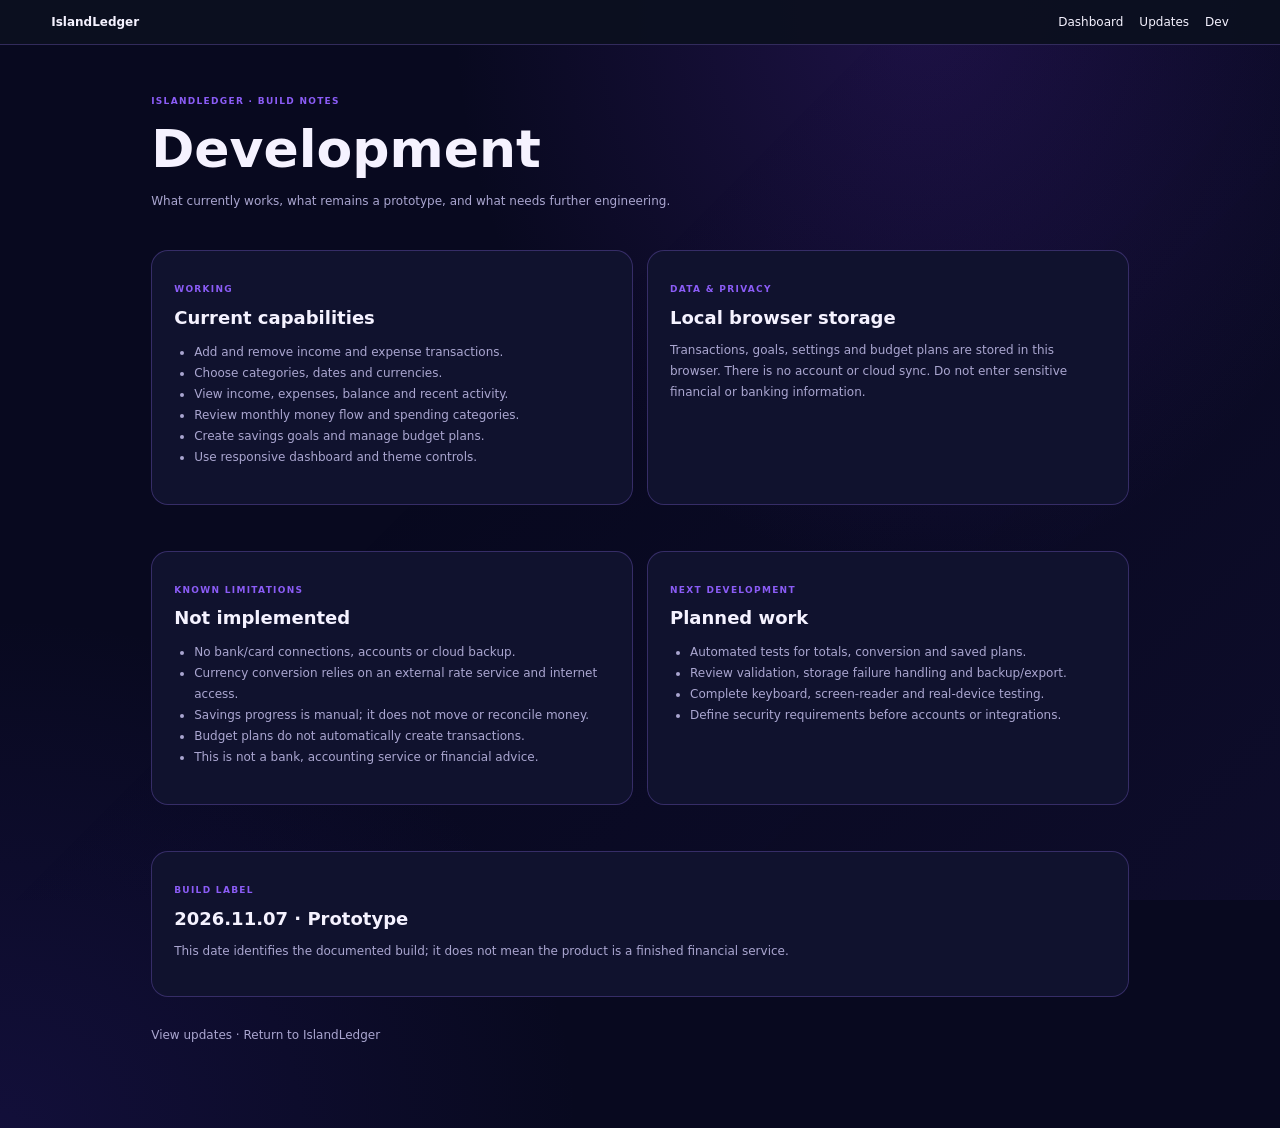
==== dev.html @ 10d4f89f "Add public IslandLedger development page" ====
<!doctype html><html lang="en"><head><meta charset="utf-8"><meta name="viewport" content="width=device-width,initial-scale=1"><title>IslandLedger — Development</title><link rel="stylesheet" href="style.css"><style>
.log-nav{position:sticky;top:0;z-index:10;background:rgba(12,16,32,.96);border-bottom:1px solid var(--line);padding:15px clamp(16px,4vw,54px);display:flex;justify-content:space-between;gap:16px}.log-nav a{color:var(--text);text-decoration:none;font-size:12px}.log-nav nav{display:flex;gap:16px;flex-wrap:wrap}.log-main{max-width:1080px;margin:auto;padding:40px clamp(16px,4vw,54px) 70px}.log-main h1{font-size:clamp(34px,6vw,52px);margin:8px 0}.log-main p,.log-main li{color:var(--muted);font-size:12px;line-height:1.75}.log-kicker,.log-label{color:var(--purple)!important;font-size:9px!important;letter-spacing:1.3px;font-weight:800}.log-card{background:var(--surface);border:1px solid var(--line);border-radius:17px;padding:22px;margin:16px 0}.log-card h2{font-size:18px;margin:6px 0 10px}.log-card ul{padding-left:20px}.log-grid{display:grid;grid-template-columns:repeat(2,minmax(0,1fr));gap:14px;margin-top:22px}.log-wide{grid-column:1/-1}@media(max-width:650px){.log-nav{flex-direction:column}.log-main{padding-top:28px}.log-card{padding:17px}.log-grid{grid-template-columns:1fr}.log-wide{grid-column:auto}}
</style></head><body><header class="log-nav"><a href="index.html"><strong>IslandLedger</strong></a><nav><a href="index.html">Dashboard</a><a href="updates.html">Updates</a><a href="dev.html">Dev</a></nav></header><main class="log-main"><p class="log-kicker">ISLANDLEDGER · BUILD NOTES</p><h1>Development</h1><p>What currently works, what remains a prototype, and what needs further engineering.</p><div class="log-grid"><article class="log-card"><p class="log-label">WORKING</p><h2>Current capabilities</h2><ul><li>Add and remove income and expense transactions.</li><li>Choose categories, dates and currencies.</li><li>View income, expenses, balance and recent activity.</li><li>Review monthly money flow and spending categories.</li><li>Create savings goals and manage budget plans.</li><li>Use responsive dashboard and theme controls.</li></ul></article><article class="log-card"><p class="log-label">DATA & PRIVACY</p><h2>Local browser storage</h2><p>Transactions, goals, settings and budget plans are stored in this browser. There is no account or cloud sync. Do not enter sensitive financial or banking information.</p></article><article class="log-card"><p class="log-label">KNOWN LIMITATIONS</p><h2>Not implemented</h2><ul><li>No bank/card connections, accounts or cloud backup.</li><li>Currency conversion relies on an external rate service and internet access.</li><li>Savings progress is manual; it does not move or reconcile money.</li><li>Budget plans do not automatically create transactions.</li><li>This is not a bank, accounting service or financial advice.</li></ul></article><article class="log-card"><p class="log-label">NEXT DEVELOPMENT</p><h2>Planned work</h2><ul><li>Automated tests for totals, conversion and saved plans.</li><li>Review validation, storage failure handling and backup/export.</li><li>Complete keyboard, screen-reader and real-device testing.</li><li>Define security requirements before accounts or integrations.</li></ul></article><article class="log-card log-wide"><p class="log-label">BUILD LABEL</p><h2>2026.11.07 · Prototype</h2><p>This date identifies the documented build; it does not mean the product is a finished financial service.</p></article></div><p><a href="updates.html">View updates</a> · <a href="index.html">Return to IslandLedger</a></p></main></body></html>
---- style.css ----
:root{color-scheme:dark;--bg:#08091f;--surface:#10122e;--surface2:#15183b;--line:rgba(155,119,255,.27);--text:#f5f2ff;--muted:#aaa6d0;--purple:#8b5cf6;--purple2:#6038ff;--violet:#b49aff;--green:#3de0a0;--red:#fb6eaa;--gold:#f5c76b;--shadow:0 16px 45px rgba(0,0,0,.22);font-family:'DM Sans',system-ui,sans-serif}
*{box-sizing:border-box}html{scroll-behavior:smooth;scroll-padding-top:24px}body{margin:0;background:radial-gradient(ellipse at 72% 0%,rgba(88,42,173,.27),transparent 36%),radial-gradient(ellipse at 0% 100%,rgba(55,37,153,.22),transparent 32%),var(--bg);color:var(--text);font-size:14px;min-width:320px}
body:before{content:"";position:fixed;inset:0;pointer-events:none;z-index:-1;background:linear-gradient(135deg,transparent 40%,rgba(112,74,232,.06))}
a{color:inherit;text-decoration:none}button,input,select{font:inherit}button{cursor:pointer}
.app-layout{min-height:100vh}.sidebar{position:fixed;inset:14px auto 14px 14px;width:226px;padding:25px 17px 18px;border:1px solid var(--line);border-radius:25px;background:linear-gradient(165deg,rgba(20,19,61,.97),rgba(8,11,39,.98));box-shadow:var(--shadow);display:flex;flex-direction:column;z-index:20}
.brand{display:flex;align-items:center;gap:11px;font-size:21px;font-weight:800;letter-spacing:-.8px;padding:4px 8px 26px;border-bottom:1px solid var(--line)}.brand>span:last-child>span{color:var(--violet)}.brand-icon{display:grid;place-items:center;width:38px;height:38px;border-radius:13px;background:linear-gradient(145deg,#a78bfa,#6235f5);color:white;box-shadow:0 0 24px rgba(139,92,246,.45)}
.main-nav{display:grid;gap:7px;padding-top:22px}.nav-link{display:flex;align-items:center;gap:13px;padding:12px 13px;border-radius:13px;color:#d1cbed;font-weight:600;transition:.2s}.nav-link>span{width:21px;text-align:center;font-size:19px;color:#b9a3ff}.nav-link:hover,.nav-link.active{background:linear-gradient(100deg,#7947f4,#5430d7);color:white;box-shadow:0 7px 22px rgba(91,48,214,.3)}.nav-link.active>span{color:white}
.sidebar-bottom{margin-top:auto;display:grid;gap:16px}.theme-switch{display:flex;padding:4px;border:1px solid var(--line);border-radius:99px;width:max-content}.theme-choice{width:39px;height:34px;border:0;background:transparent;color:var(--muted);border-radius:50%;font-size:18px}.theme-choice.selected{background:var(--purple);color:white}
.main-content{margin-left:254px;padding:34px clamp(18px,3vw,48px) 28px;max-width:1800px}.mobile-top{display:none}.welcome-row{display:flex;justify-content:space-between;align-items:end;gap:18px;margin-bottom:26px}.eyebrow{font-size:10px;letter-spacing:1.7px;font-weight:800;color:var(--violet);margin:0 0 8px}.welcome-row h1{font-size:clamp(27px,3vw,39px);letter-spacing:-1.5px;margin:0}.subheading{margin:7px 0 0;color:var(--muted)}.welcome-actions{display:flex;align-items:center;gap:12px}.month-pill,.primary-action{border:1px solid var(--line);border-radius:99px;padding:11px 16px;color:#e8e1ff;background:rgba(24,22,66,.75);font-size:12px;font-weight:700}.primary-action,.primary-button{background:linear-gradient(105deg,#8b5cf6,#6038ff);border:0;color:white;box-shadow:0 6px 22px rgba(102,57,239,.25)}.primary-action{white-space:nowrap}
.summary-grid{display:grid;grid-template-columns:repeat(4,minmax(0,1fr));gap:14px;margin-bottom:18px}.summary-card,.widget{min-width:0;border:1px solid var(--line);border-radius:22px;background:linear-gradient(145deg,rgba(21,22,59,.96),rgba(12,14,42,.96));box-shadow:var(--shadow)}.summary-card{padding:18px 19px}.summary-top{display:flex;align-items:center;justify-content:space-between;color:#e5defd;font-weight:700;font-size:13px}.summary-icon{display:grid;place-items:center;width:37px;height:37px;border-radius:50%;background:rgba(139,92,246,.18);color:#bba3ff;font-size:19px}.summary-icon.green{color:var(--green);background:rgba(61,224,160,.12)}.summary-icon.pink{color:var(--red);background:rgba(251,110,170,.12)}.summary-icon.gold{color:var(--gold);background:rgba(245,199,107,.12)}.summary-card>strong{display:block;font-size:clamp(20px,2vw,29px);letter-spacing:-1px;margin:12px 0 5px;overflow-wrap:anywhere}.summary-card>small{color:var(--muted);font-size:11px}
.dashboard-grid{display:grid;grid-template-columns:minmax(0,1.55fr) minmax(280px,.85fr);gap:15px}.widget{padding:20px 21px}.widget-heading{display:flex;justify-content:space-between;align-items:center;gap:12px;margin-bottom:16px}.widget-heading h2{margin:0;font-size:18px;letter-spacing:-.4px}.widget-heading .eyebrow{margin-bottom:5px}.legend{display:flex;gap:13px;color:var(--muted);font-size:11px}.legend span{display:flex;align-items:center;gap:6px}.legend i{width:8px;height:8px;border-radius:50%;background:var(--purple)}.legend .expense-dot{background:#b5a0ff}.money-chart{height:220px;display:flex;align-items:stretch;gap:10px;padding:12px 4px 0;border-bottom:1px solid rgba(178,160,255,.16)}.chart-month{flex:1;min-width:0;display:flex;flex-direction:column;justify-content:end;align-items:center;gap:9px}.chart-bars{height:174px;width:100%;display:flex;align-items:end;justify-content:center;gap:5px;border-bottom:1px solid rgba(178,160,255,.14);background:repeating-linear-gradient(to top,transparent 0,transparent 42px,rgba(178,160,255,.08) 43px)}.chart-bar{width:min(14px,35%);min-height:2px;border-radius:7px 7px 0 0;background:linear-gradient(#a78bfa,#6b3df0)}.chart-bar.expense{background:linear-gradient(#c5b4ff,#8f79df)}.chart-month small{color:var(--muted);font-size:10px}.chart-empty{color:var(--muted);font-size:12px;margin:auto}
.budget-overview-content{display:flex;align-items:center;justify-content:center;gap:18px;padding:4px 0 10px}.budget-donut{width:150px;height:150px;flex:none;border-radius:50%;display:grid;place-items:center;background:conic-gradient(#7548ef 0 35%,#a78bfa 35% 55%,#4b3c9e 55% 72%,#29275c 72% 100%);position:relative}.budget-donut:before{content:"";position:absolute;inset:13px;border-radius:50%;background:#111331}.budget-donut>span{position:relative;display:grid;text-align:center;gap:4px}.budget-donut small,.budget-overview-stats small{color:var(--muted);font-size:10px}.budget-donut strong{font-size:17px}.budget-overview-stats{display:grid;gap:12px}.budget-overview-stats>div{display:grid;gap:3px}.budget-overview-stats strong{font-size:14px}.budget-status{font-size:11px;color:var(--green);background:rgba(61,224,160,.09);padding:10px 12px;border-radius:10px;margin:5px 0 0}.budget-status.over{color:#ff8cae;background:rgba(251,110,170,.1)}
.activity-widget{grid-column:1}.goals-widget{grid-column:2}.text-button{background:transparent;border:0;color:#c3b0ff;font-size:11px;padding:6px}.table-wrap{overflow-x:auto}table{width:100%;border-collapse:collapse;min-width:490px}th{text-align:left;padding:10px 9px;color:#a99cda;background:rgba(132,104,225,.09);font-size:9px;letter-spacing:.8px;text-transform:uppercase}th:first-child{border-radius:9px 0 0 9px}th:last-child{border-radius:0 9px 9px 0}td{padding:13px 9px;border-bottom:1px solid rgba(178,160,255,.1);font-size:11px;color:#e9e4ff}td small{display:block;color:var(--muted);margin-top:3px}.align-right{text-align:right}.income{color:var(--green)}.expense{color:#ff86b0}.remove{border:1px solid var(--line);border-radius:8px;background:transparent;color:#c3b0ff;padding:5px 8px}.empty-state{text-align:center;color:var(--muted);padding:26px 8px}.empty-state>span{font-size:24px;color:var(--violet)}.empty-state h3{font-size:14px;color:var(--text);margin:7px 0}.empty-state p{font-size:11px;margin:0}.compact-empty{padding:12px 4px}.goals-list{display:grid;gap:13px}.goal-card{padding:12px;border:1px solid rgba(155,119,255,.17);border-radius:13px;background:rgba(10,12,37,.45)}.goal-head{display:flex;justify-content:space-between;gap:8px;font-size:11px}.goal-head span,.goal-meta{color:var(--violet);font-size:10px}.goal-bar,.bar{height:8px;border-radius:99px;background:rgba(157,137,228,.16);overflow:hidden;margin:8px 0 5px}.goal-bar span,.bar span{display:block;height:100%;background:linear-gradient(90deg,#7244ef,#a78bfa);border-radius:inherit}.goal-meta{display:flex;justify-content:space-between}.goal-actions{display:flex;gap:8px;margin-top:8px}.goal-actions button{font-size:10px;padding:6px 9px}.lower-grid{display:grid;grid-template-columns:repeat(2,minmax(0,1fr));gap:15px;margin-top:16px}.collapsible-panel{padding:0;overflow:hidden}.collapsible-panel>summary{list-style:none;display:flex;align-items:center;justify-content:space-between;gap:14px;padding:18px 20px;cursor:pointer}.collapsible-panel>summary::-webkit-details-marker{display:none}.summary-title{display:grid;gap:4px}.summary-title strong{font-size:15px}.summary-title em{font-style:normal;color:var(--muted);font-size:11px}.collapse-icon{display:grid;place-items:center;width:30px;height:30px;border:1px solid var(--line);border-radius:50%;color:var(--violet);font-size:17px;transition:transform .2s}.collapsible-panel[open] .collapse-icon{transform:rotate(45deg)}.collapsible-content{padding:0 20px 20px}.form-grid{display:grid;grid-template-columns:repeat(2,minmax(0,1fr));gap:12px}.collapsible-content label{display:block;color:#d9d2f5;font-size:11px;font-weight:700;margin:0 0 6px}.collapsible-content input,.collapsible-content select{width:100%;min-width:0;padding:11px 12px;margin:0 0 13px;border:1px solid var(--line);border-radius:10px;background:#0b0d2b;color:var(--text);font-size:12px}.collapsible-content input:focus,.collapsible-content select:focus{outline:2px solid #8b5cf6;outline-offset:1px}.primary-button,.secondary-button{border-radius:10px;padding:11px 14px;font-size:11px;font-weight:700}.primary-button{background:linear-gradient(105deg,#8b5cf6,#6038ff);color:#fff;border:0}.secondary-button{background:rgba(139,92,246,.12);color:#e4dcff;border:1px solid var(--line)}.form-message,.rate-note,.privacy-note,.budget-note{font-size:10px;color:var(--muted);line-height:1.6;min-height:12px}.button-row{display:flex;gap:8px;flex-wrap:wrap}.budget-studio-summary{display:grid;grid-template-columns:repeat(3,minmax(0,1fr));gap:8px;margin:14px 0}.budget-studio-summary>div{padding:10px;border:1px solid var(--line);border-radius:10px;background:rgba(139,92,246,.07);display:grid;gap:5px}.budget-studio-summary small{font-size:9px;color:var(--muted)}.budget-studio-summary strong{font-size:13px;overflow-wrap:anywhere}.budget-category-heading{display:flex;justify-content:space-between;align-items:center;gap:10px;margin:18px 0 8px}.budget-category-heading h3{font-size:14px;margin:0}.budget-category{padding:12px 0;border-top:1px solid rgba(155,119,255,.16)}.budget-category-top{display:grid;grid-template-columns:minmax(0,1fr) 105px auto;align-items:center;gap:8px}.budget-category-name{font-size:11px;font-weight:700}.budget-category-top input{margin:0;padding:8px}.budget-category-top .remove-category{padding:7px 9px;background:transparent;color:#ff9ab9;border:1px solid var(--line);font-size:10px}.budget-range{width:100%;margin:9px 0 0;accent-color:var(--purple)}.budget-category-meta{display:flex;justify-content:space-between;color:var(--muted);font-size:9px;margin-top:5px}.budget-category-meta strong{color:var(--violet)}.new-budget-category{display:grid;grid-template-columns:minmax(0,1fr) auto auto;gap:8px;align-items:end}.new-budget-category[hidden]{display:none}.rate-note{margin:10px 0 0}.privacy-note{margin:8px 0 0}.subtle-link{font-size:10px;color:#c4b0ff;white-space:nowrap}
footer{display:flex;justify-content:space-between;gap:12px;padding:22px 3px 5px;color:#8e88b5;font-size:9px;letter-spacing:1px}footer span span{color:#6e6996}.sidebar-scrim{display:none}
body.light-theme{color-scheme:light;--bg:#f2efff;--surface:#fff;--surface2:#f7f4ff;--text:#211943;--muted:#756e91;--line:rgba(102,70,183,.2);background:#f2efff}body.light-theme .sidebar,body.light-theme .summary-card,body.light-theme .widget{background:linear-gradient(145deg,#fff,#f8f5ff)}body.light-theme .nav-link{color:#4a416c}body.light-theme .nav-link.active{color:#fff}body.light-theme td{color:#30274e}body.light-theme .collapsible-content input,body.light-theme .collapsible-content select{background:#fff;color:#211943}body.light-theme .budget-donut:before{background:#f7f4ff}body.light-theme .goal-card{background:#fff}
@media(min-width:1500px){.main-content{padding-left:55px;padding-right:55px}.summary-grid{gap:18px}.dashboard-grid{gap:18px}.widget{padding:24px}}
@media(max-width:1100px){.sidebar{width:196px}.main-content{margin-left:220px;padding:28px 22px}.summary-grid{grid-template-columns:repeat(2,minmax(0,1fr))}.dashboard-grid{grid-template-columns:minmax(0,1fr) minmax(250px,.85fr)}}
@media(max-width:760px){body{font-size:13px}.sidebar{inset:0 auto 0 0;width:min(290px,84vw);border-radius:0 22px 22px 0;transform:translateX(-105%);transition:transform .25s;z-index:40}.sidebar.open{transform:translateX(0)}.sidebar-scrim.visible{display:block;position:fixed;inset:0;background:rgba(2,3,17,.65);z-index:30}.main-content{margin:0;padding:0 14px 22px}.mobile-top{height:58px;display:flex;align-items:center;gap:10px;position:sticky;top:0;z-index:15;background:rgba(8,9,31,.92);backdrop-filter:blur(14px);margin:0 -14px;padding:0 14px;border-bottom:1px solid var(--line)}.icon-button{width:35px;height:35px;border:1px solid var(--line);border-radius:10px;background:var(--surface);color:var(--text)}.brand.compact{border:0;padding:0;font-size:16px;gap:7px}.brand.compact .brand-icon{width:29px;height:29px;border-radius:9px}.mobile-month{margin-left:auto;color:var(--muted);font-size:10px}.welcome-row{align-items:flex-start;flex-direction:column;gap:13px;padding:24px 2px 18px;margin:0}.welcome-row h1{font-size:28px}.subheading{font-size:12px}.welcome-actions{width:100%;justify-content:space-between}.month-pill,.primary-action{padding:10px 13px;font-size:10px}.summary-grid{grid-template-columns:repeat(2,minmax(0,1fr));gap:9px;margin-bottom:12px}.summary-card{padding:13px 12px;border-radius:16px}.summary-top{font-size:10px}.summary-icon{width:29px;height:29px;font-size:15px}.summary-card>strong{font-size:clamp(17px,5vw,23px);margin:9px 0 3px}.summary-card>small{font-size:9px}.dashboard-grid{grid-template-columns:minmax(0,1fr);gap:11px}.widget{padding:16px;border-radius:17px}.activity-widget,.goals-widget{grid-column:auto}.widget-heading{margin-bottom:12px}.widget-heading h2{font-size:16px}.legend{font-size:9px;gap:8px}.money-chart{height:180px;gap:5px}.chart-bars{height:138px;gap:3px}.chart-month small{font-size:9px}.budget-overview-content{justify-content:space-evenly}.budget-donut{width:125px;height:125px}.budget-donut:before{inset:11px}.budget-overview-stats{gap:9px}.budget-overview-stats strong{font-size:12px}.lower-grid{grid-template-columns:minmax(0,1fr);gap:11px;margin-top:11px}.collapsible-panel>summary{padding:15px 16px}.collapsible-content{padding:0 16px 16px}.form-grid{gap:9px}.collapsible-content input,.collapsible-content select{font-size:16px;padding:12px}/* Prevent iOS input zoom */.budget-category-top{grid-template-columns:minmax(0,1fr) 86px auto;gap:6px}.budget-category-top .remove-category{padding:7px 6px}.budget-studio-summary>div{padding:8px}.budget-studio-summary strong{font-size:11px}.new-budget-category{grid-template-columns:1fr 1fr}.new-budget-category>div{grid-column:1/-1}footer{font-size:8px}}
@media(max-width:380px){.summary-card{padding:11px 9px}.summary-top{font-size:9px}.summary-icon{width:25px;height:25px}.summary-card>strong{font-size:17px}.budget-overview-content{gap:10px}.budget-donut{width:112px;height:112px}.budget-donut strong{font-size:14px}.welcome-row h1{font-size:25px}}
@media(prefers-reduced-motion:reduce){*,*:before,*:after{scroll-behavior:auto!important;transition:none!important}}

@media(max-width:760px){
 .table-wrap{overflow:visible}
 table{min-width:0;border-collapse:separate;border-spacing:0 8px}
 table thead{position:absolute;width:1px;height:1px;padding:0;margin:-1px;overflow:hidden;clip:rect(0,0,0,0);white-space:nowrap;border:0}
 table tbody{display:grid;gap:8px}
 table tr{display:grid;grid-template-columns:1fr auto;gap:5px 10px;padding:11px 12px;border:1px solid var(--line);border-radius:12px;background:rgba(8,10,35,.35)}
 table td{display:block;padding:2px 0;border:0;font-size:10px;text-align:left}
 table td:before{content:attr(data-label);display:block;color:var(--muted);font-size:8px;letter-spacing:.5px;text-transform:uppercase;margin-bottom:3px}
 table td.transaction-description{grid-column:1}
 table td:nth-child(2),table td:nth-child(3){grid-column:1}
 table td.amount{grid-column:2;grid-row:1/3;text-align:right;align-self:center;font-size:11px}
 table td.row-action{grid-column:2;grid-row:3;text-align:right}
 table td.row-action:before{display:none}
}
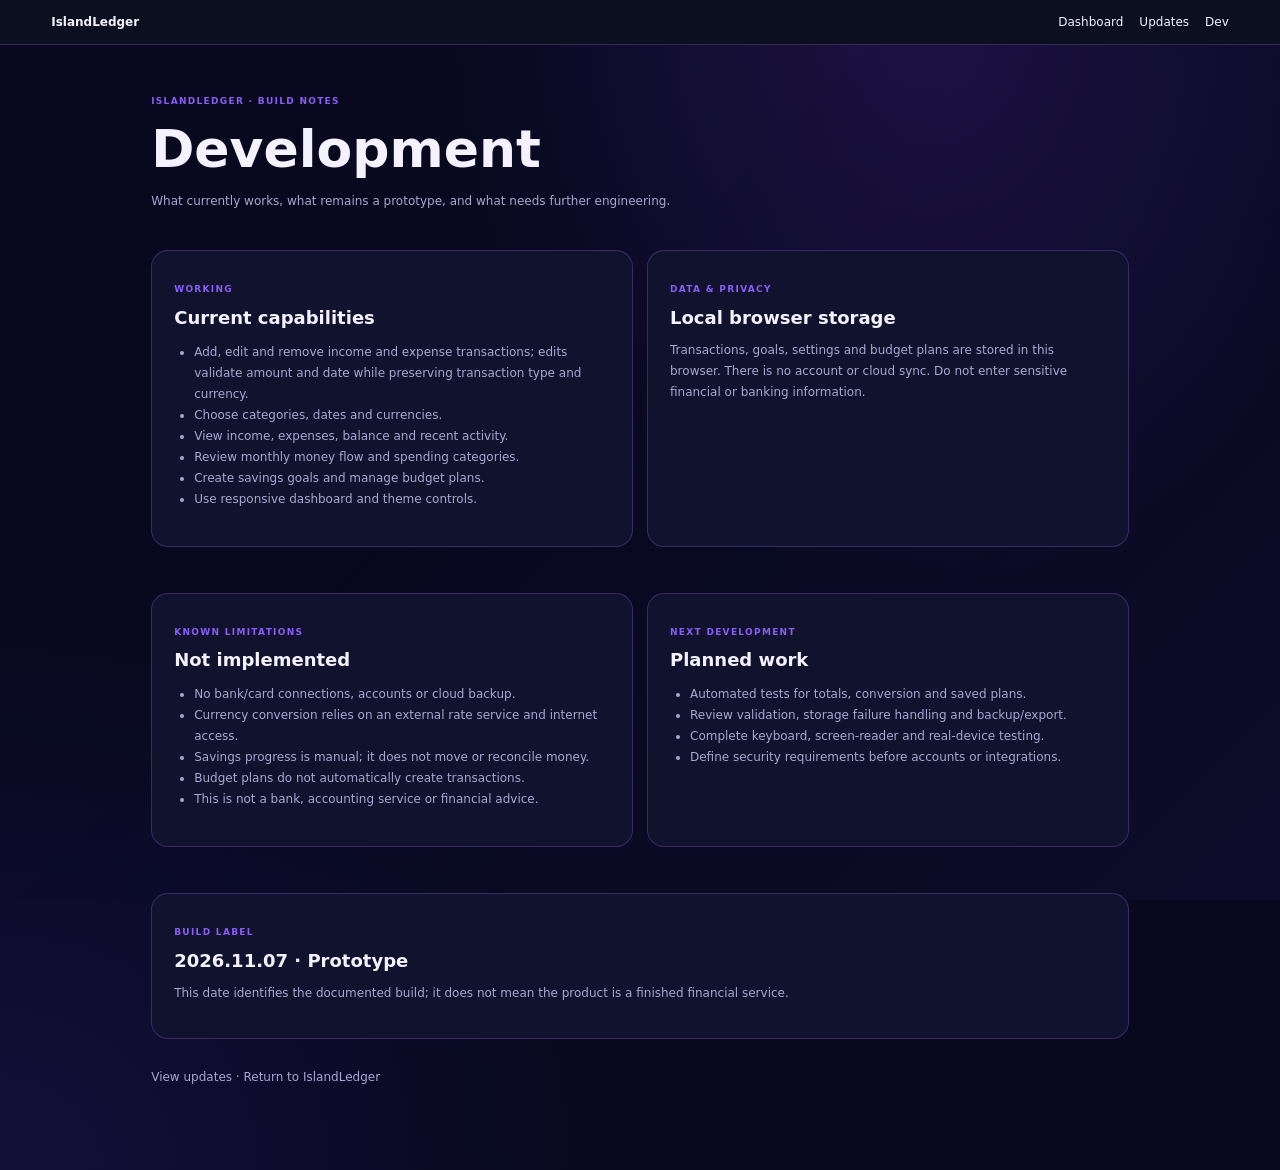
==== commit e118a687: "docs: update IslandLedger development status" ====
--- a/dev.html
+++ b/dev.html
@@ -1,3 +1,3 @@
 <!doctype html><html lang="en"><head><meta charset="utf-8"><meta name="viewport" content="width=device-width,initial-scale=1"><title>IslandLedger — Development</title><link rel="stylesheet" href="style.css"><style>
 .log-nav{position:sticky;top:0;z-index:10;background:rgba(12,16,32,.96);border-bottom:1px solid var(--line);padding:15px clamp(16px,4vw,54px);display:flex;justify-content:space-between;gap:16px}.log-nav a{color:var(--text);text-decoration:none;font-size:12px}.log-nav nav{display:flex;gap:16px;flex-wrap:wrap}.log-main{max-width:1080px;margin:auto;padding:40px clamp(16px,4vw,54px) 70px}.log-main h1{font-size:clamp(34px,6vw,52px);margin:8px 0}.log-main p,.log-main li{color:var(--muted);font-size:12px;line-height:1.75}.log-kicker,.log-label{color:var(--purple)!important;font-size:9px!important;letter-spacing:1.3px;font-weight:800}.log-card{background:var(--surface);border:1px solid var(--line);border-radius:17px;padding:22px;margin:16px 0}.log-card h2{font-size:18px;margin:6px 0 10px}.log-card ul{padding-left:20px}.log-grid{display:grid;grid-template-columns:repeat(2,minmax(0,1fr));gap:14px;margin-top:22px}.log-wide{grid-column:1/-1}@media(max-width:650px){.log-nav{flex-direction:column}.log-main{padding-top:28px}.log-card{padding:17px}.log-grid{grid-template-columns:1fr}.log-wide{grid-column:auto}}
-</style></head><body><header class="log-nav"><a href="index.html"><strong>IslandLedger</strong></a><nav><a href="index.html">Dashboard</a><a href="updates.html">Updates</a><a href="dev.html">Dev</a></nav></header><main class="log-main"><p class="log-kicker">ISLANDLEDGER · BUILD NOTES</p><h1>Development</h1><p>What currently works, what remains a prototype, and what needs further engineering.</p><div class="log-grid"><article class="log-card"><p class="log-label">WORKING</p><h2>Current capabilities</h2><ul><li>Add and remove income and expense transactions.</li><li>Choose categories, dates and currencies.</li><li>View income, expenses, balance and recent activity.</li><li>Review monthly money flow and spending categories.</li><li>Create savings goals and manage budget plans.</li><li>Use responsive dashboard and theme controls.</li></ul></article><article class="log-card"><p class="log-label">DATA & PRIVACY</p><h2>Local browser storage</h2><p>Transactions, goals, settings and budget plans are stored in this browser. There is no account or cloud sync. Do not enter sensitive financial or banking information.</p></article><article class="log-card"><p class="log-label">KNOWN LIMITATIONS</p><h2>Not implemented</h2><ul><li>No bank/card connections, accounts or cloud backup.</li><li>Currency conversion relies on an external rate service and internet access.</li><li>Savings progress is manual; it does not move or reconcile money.</li><li>Budget plans do not automatically create transactions.</li><li>This is not a bank, accounting service or financial advice.</li></ul></article><article class="log-card"><p class="log-label">NEXT DEVELOPMENT</p><h2>Planned work</h2><ul><li>Automated tests for totals, conversion and saved plans.</li><li>Review validation, storage failure handling and backup/export.</li><li>Complete keyboard, screen-reader and real-device testing.</li><li>Define security requirements before accounts or integrations.</li></ul></article><article class="log-card log-wide"><p class="log-label">BUILD LABEL</p><h2>2026.11.07 · Prototype</h2><p>This date identifies the documented build; it does not mean the product is a finished financial service.</p></article></div><p><a href="updates.html">View updates</a> · <a href="index.html">Return to IslandLedger</a></p></main></body></html>+</style></head><body><header class="log-nav"><a href="index.html"><strong>IslandLedger</strong></a><nav><a href="index.html">Dashboard</a><a href="updates.html">Updates</a><a href="dev.html">Dev</a></nav></header><main class="log-main"><p class="log-kicker">ISLANDLEDGER · BUILD NOTES</p><h1>Development</h1><p>What currently works, what remains a prototype, and what needs further engineering.</p><div class="log-grid"><article class="log-card"><p class="log-label">WORKING</p><h2>Current capabilities</h2><ul><li>Add, edit and remove income and expense transactions; edits validate amount and date while preserving transaction type and currency.</li><li>Choose categories, dates and currencies.</li><li>View income, expenses, balance and recent activity.</li><li>Review monthly money flow and spending categories.</li><li>Create savings goals and manage budget plans.</li><li>Use responsive dashboard and theme controls.</li></ul></article><article class="log-card"><p class="log-label">DATA & PRIVACY</p><h2>Local browser storage</h2><p>Transactions, goals, settings and budget plans are stored in this browser. There is no account or cloud sync. Do not enter sensitive financial or banking information.</p></article><article class="log-card"><p class="log-label">KNOWN LIMITATIONS</p><h2>Not implemented</h2><ul><li>No bank/card connections, accounts or cloud backup.</li><li>Currency conversion relies on an external rate service and internet access.</li><li>Savings progress is manual; it does not move or reconcile money.</li><li>Budget plans do not automatically create transactions.</li><li>This is not a bank, accounting service or financial advice.</li></ul></article><article class="log-card"><p class="log-label">NEXT DEVELOPMENT</p><h2>Planned work</h2><ul><li>Automated tests for totals, conversion and saved plans.</li><li>Review validation, storage failure handling and backup/export.</li><li>Complete keyboard, screen-reader and real-device testing.</li><li>Define security requirements before accounts or integrations.</li></ul></article><article class="log-card log-wide"><p class="log-label">BUILD LABEL</p><h2>2026.11.07 · Prototype</h2><p>This date identifies the documented build; it does not mean the product is a finished financial service.</p></article></div><p><a href="updates.html">View updates</a> · <a href="index.html">Return to IslandLedger</a></p></main></body></html>
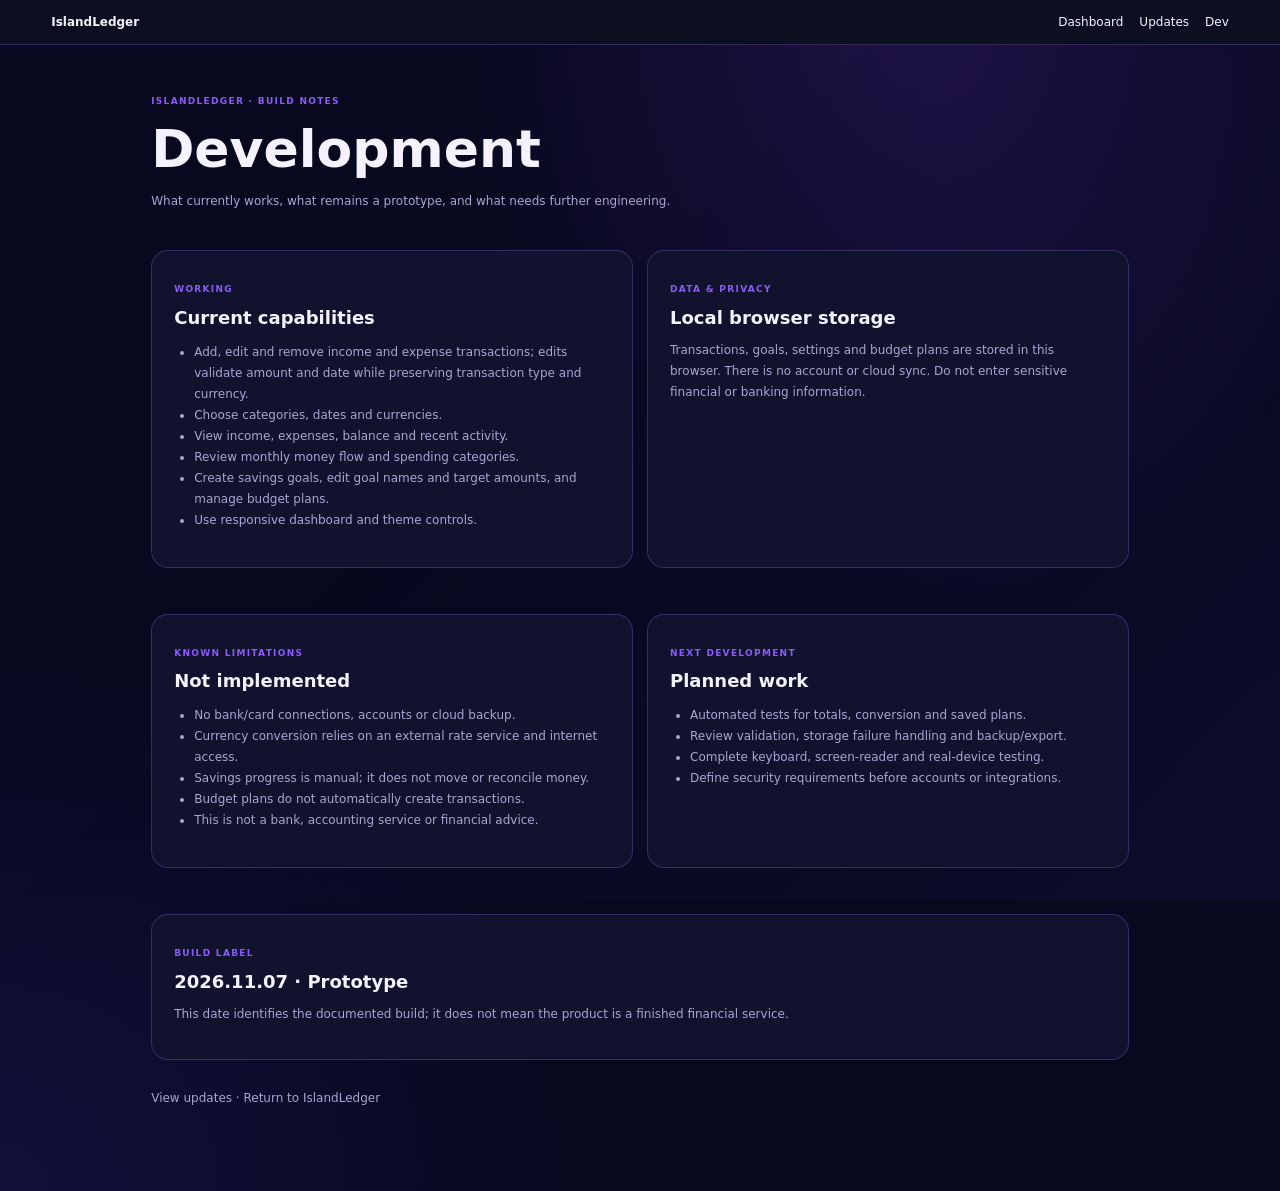
==== commit 55971be4: "docs: describe savings goal editing capability" ====
--- a/dev.html
+++ b/dev.html
@@ -1,3 +1,3 @@
 <!doctype html><html lang="en"><head><meta charset="utf-8"><meta name="viewport" content="width=device-width,initial-scale=1"><title>IslandLedger — Development</title><link rel="stylesheet" href="style.css"><style>
 .log-nav{position:sticky;top:0;z-index:10;background:rgba(12,16,32,.96);border-bottom:1px solid var(--line);padding:15px clamp(16px,4vw,54px);display:flex;justify-content:space-between;gap:16px}.log-nav a{color:var(--text);text-decoration:none;font-size:12px}.log-nav nav{display:flex;gap:16px;flex-wrap:wrap}.log-main{max-width:1080px;margin:auto;padding:40px clamp(16px,4vw,54px) 70px}.log-main h1{font-size:clamp(34px,6vw,52px);margin:8px 0}.log-main p,.log-main li{color:var(--muted);font-size:12px;line-height:1.75}.log-kicker,.log-label{color:var(--purple)!important;font-size:9px!important;letter-spacing:1.3px;font-weight:800}.log-card{background:var(--surface);border:1px solid var(--line);border-radius:17px;padding:22px;margin:16px 0}.log-card h2{font-size:18px;margin:6px 0 10px}.log-card ul{padding-left:20px}.log-grid{display:grid;grid-template-columns:repeat(2,minmax(0,1fr));gap:14px;margin-top:22px}.log-wide{grid-column:1/-1}@media(max-width:650px){.log-nav{flex-direction:column}.log-main{padding-top:28px}.log-card{padding:17px}.log-grid{grid-template-columns:1fr}.log-wide{grid-column:auto}}
-</style></head><body><header class="log-nav"><a href="index.html"><strong>IslandLedger</strong></a><nav><a href="index.html">Dashboard</a><a href="updates.html">Updates</a><a href="dev.html">Dev</a></nav></header><main class="log-main"><p class="log-kicker">ISLANDLEDGER · BUILD NOTES</p><h1>Development</h1><p>What currently works, what remains a prototype, and what needs further engineering.</p><div class="log-grid"><article class="log-card"><p class="log-label">WORKING</p><h2>Current capabilities</h2><ul><li>Add, edit and remove income and expense transactions; edits validate amount and date while preserving transaction type and currency.</li><li>Choose categories, dates and currencies.</li><li>View income, expenses, balance and recent activity.</li><li>Review monthly money flow and spending categories.</li><li>Create savings goals and manage budget plans.</li><li>Use responsive dashboard and theme controls.</li></ul></article><article class="log-card"><p class="log-label">DATA & PRIVACY</p><h2>Local browser storage</h2><p>Transactions, goals, settings and budget plans are stored in this browser. There is no account or cloud sync. Do not enter sensitive financial or banking information.</p></article><article class="log-card"><p class="log-label">KNOWN LIMITATIONS</p><h2>Not implemented</h2><ul><li>No bank/card connections, accounts or cloud backup.</li><li>Currency conversion relies on an external rate service and internet access.</li><li>Savings progress is manual; it does not move or reconcile money.</li><li>Budget plans do not automatically create transactions.</li><li>This is not a bank, accounting service or financial advice.</li></ul></article><article class="log-card"><p class="log-label">NEXT DEVELOPMENT</p><h2>Planned work</h2><ul><li>Automated tests for totals, conversion and saved plans.</li><li>Review validation, storage failure handling and backup/export.</li><li>Complete keyboard, screen-reader and real-device testing.</li><li>Define security requirements before accounts or integrations.</li></ul></article><article class="log-card log-wide"><p class="log-label">BUILD LABEL</p><h2>2026.11.07 · Prototype</h2><p>This date identifies the documented build; it does not mean the product is a finished financial service.</p></article></div><p><a href="updates.html">View updates</a> · <a href="index.html">Return to IslandLedger</a></p></main></body></html>+</style></head><body><header class="log-nav"><a href="index.html"><strong>IslandLedger</strong></a><nav><a href="index.html">Dashboard</a><a href="updates.html">Updates</a><a href="dev.html">Dev</a></nav></header><main class="log-main"><p class="log-kicker">ISLANDLEDGER · BUILD NOTES</p><h1>Development</h1><p>What currently works, what remains a prototype, and what needs further engineering.</p><div class="log-grid"><article class="log-card"><p class="log-label">WORKING</p><h2>Current capabilities</h2><ul><li>Add, edit and remove income and expense transactions; edits validate amount and date while preserving transaction type and currency.</li><li>Choose categories, dates and currencies.</li><li>View income, expenses, balance and recent activity.</li><li>Review monthly money flow and spending categories.</li><li>Create savings goals, edit goal names and target amounts, and manage budget plans.</li><li>Use responsive dashboard and theme controls.</li></ul></article><article class="log-card"><p class="log-label">DATA & PRIVACY</p><h2>Local browser storage</h2><p>Transactions, goals, settings and budget plans are stored in this browser. There is no account or cloud sync. Do not enter sensitive financial or banking information.</p></article><article class="log-card"><p class="log-label">KNOWN LIMITATIONS</p><h2>Not implemented</h2><ul><li>No bank/card connections, accounts or cloud backup.</li><li>Currency conversion relies on an external rate service and internet access.</li><li>Savings progress is manual; it does not move or reconcile money.</li><li>Budget plans do not automatically create transactions.</li><li>This is not a bank, accounting service or financial advice.</li></ul></article><article class="log-card"><p class="log-label">NEXT DEVELOPMENT</p><h2>Planned work</h2><ul><li>Automated tests for totals, conversion and saved plans.</li><li>Review validation, storage failure handling and backup/export.</li><li>Complete keyboard, screen-reader and real-device testing.</li><li>Define security requirements before accounts or integrations.</li></ul></article><article class="log-card log-wide"><p class="log-label">BUILD LABEL</p><h2>2026.11.07 · Prototype</h2><p>This date identifies the documented build; it does not mean the product is a finished financial service.</p></article></div><p><a href="updates.html">View updates</a> · <a href="index.html">Return to IslandLedger</a></p></main></body></html>
